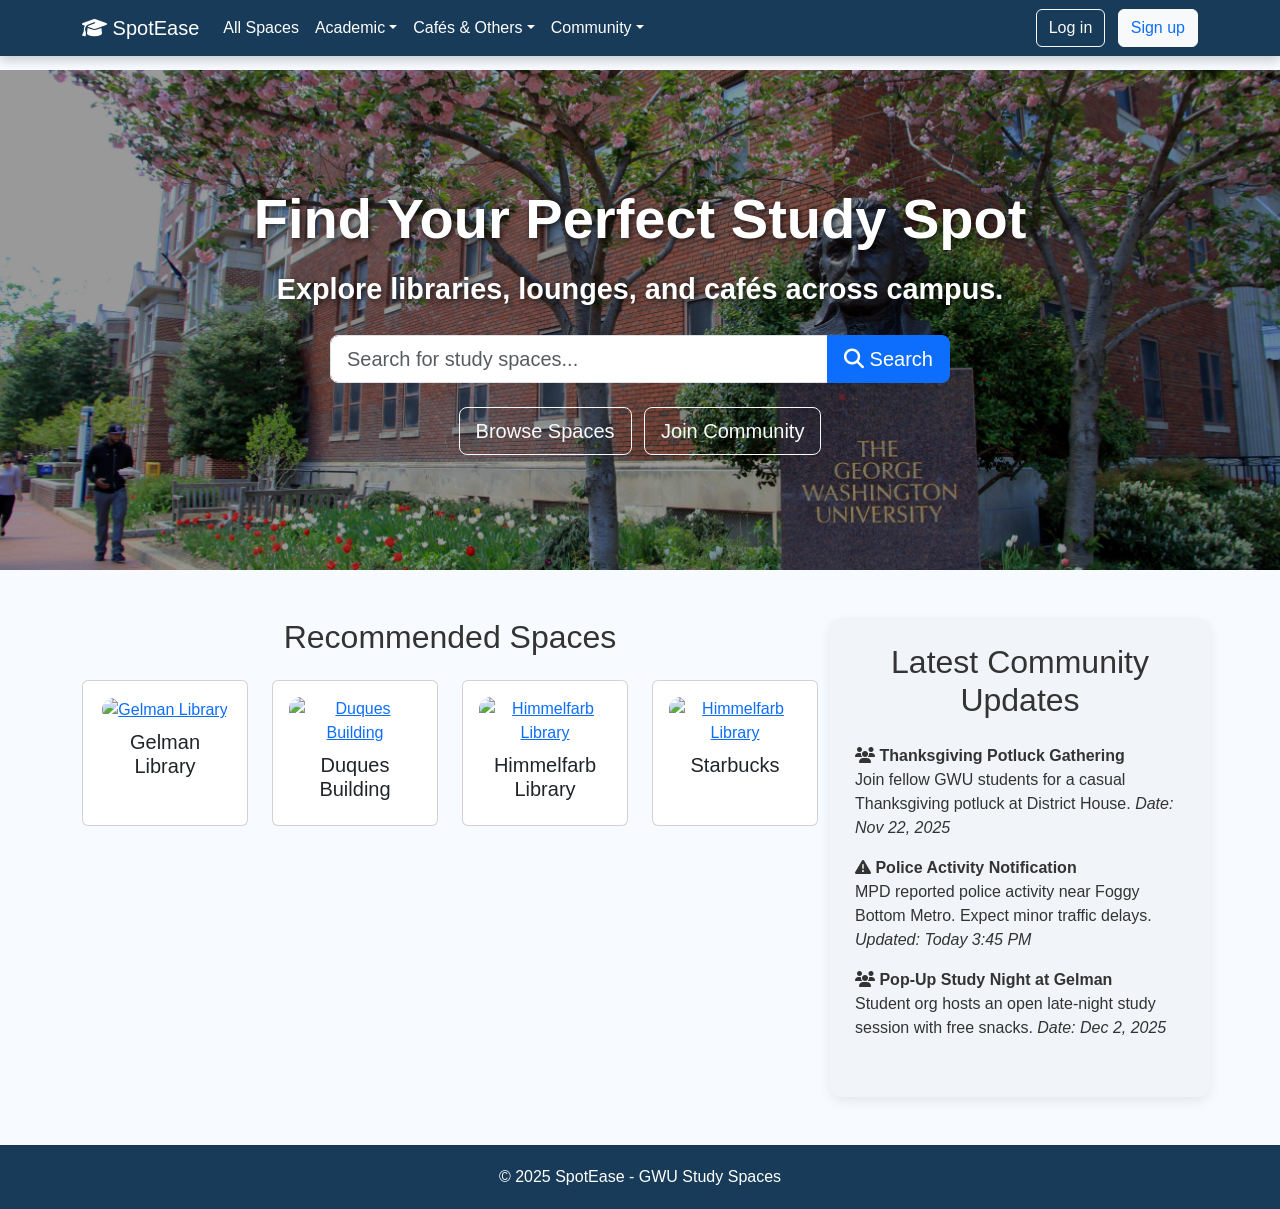
==== index.html @ 9c631bb1 "Complete site with images and backend integration" ====
<!DOCTYPE html>
<html lang="en">
<head>
    <meta charset="UTF-8">
    <meta name="viewport" content="width=device-width, initial-scale=1.0">
    <title>SpotEase - GWU Study Spaces</title>
    <link href="https://cdn.jsdelivr.net/npm/bootstrap@5.3.0/dist/css/bootstrap.min.css" rel="stylesheet">
    <link rel="stylesheet" href="style.css">
    <link rel="stylesheet" href="https://cdnjs.cloudflare.com/ajax/libs/font-awesome/6.4.0/css/all.min.css">
</head>
<body>
    <!-- Navigation with Logo -->
<nav class="navbar navbar-expand-lg navbar-dark bg-primary">
    <div class="container">
        <a class="navbar-brand" href="index.html">
            <i class="fas fa-graduation-cap"></i> SpotEase
        </a>
        <button class="navbar-toggler" type="button" data-bs-toggle="collapse" data-bs-target="#navbarNav">
            <span class="navbar-toggler-icon"></span>
        </button>

        <div class="collapse navbar-collapse" id="navbarNav">
            <ul class="navbar-nav">
                <li class="nav-item"><a class="nav-link" href="browse.html">All Spaces</a></li>

                <li class="nav-item dropdown">
                    <a class="nav-link dropdown-toggle" href="#" id="academicDropdown" data-bs-toggle="dropdown">Academic</a>
                    <ul class="dropdown-menu">
                        <li><a class="dropdown-item" href="gelman.html">Gelman Library</a></li>
                        <li><a class="dropdown-item" href="himmelfarb.html">Himmelfarb Library</a></li>
                        <li><a class="dropdown-item" href="duques.html">Duquès Building</a></li>
                    </ul>
                </li>

                <li class="nav-item dropdown">
                    <a class="nav-link dropdown-toggle" href="#" id="cafeDropdown" data-bs-toggle="dropdown">Cafés & Others</a>
                    <ul class="dropdown-menu">
                        <li><a class="dropdown-item" href="starbucks.html">Starbucks</a></li>
                    </ul>
                </li>

                <li class="nav-item dropdown">
                    <a class="nav-link dropdown-toggle" href="#" id="communityDropdown" data-bs-toggle="dropdown">Community</a>
                    <ul class="dropdown-menu">
                        <li><a class="dropdown-item" href="announcement.html">Announcement</a></li>
                        <li><a class="dropdown-item" href="board.html">Message Board</a></li>
                    </ul>
                
            </ul>

            <ul class="navbar-nav ms-auto" id="authArea">
                <li class="nav-item" id="guestButtons">
                    <a class="btn btn-outline-light me-2" href="login.html">Log in</a>
                    <a class="btn btn-light text-primary" href="signup.html">Sign up</a>
                </li>

                <li class="nav-item d-none" id="userGreeting">
                    <span class="text-white fw-bold me-3">Hi, <span id="navbarUsername"></span>!</span>
                    <button class="btn btn-light btn-sm" id="logoutBtn">Log out</button>
                </li>
            </ul>


        </div>
    </div>
</nav>

    <!-- Hero Section -->
    <header class="hero-section d-flex flex-column justify-content-center align-items-center text-center">
        
        <h1 class="display-4 mb-3">Find Your Perfect Study Spot</h1>
        <p class="hero-subtext mb-4">Explore libraries, lounges, and cafés across campus.</p>
        <div class="input-group w-50">
            <input type="text" class="form-control form-control-lg" placeholder="Search for study spaces...">
            <button class="btn btn-primary btn-lg" type="button"><i class="fas fa-search"></i> Search</button>
        </div>
        <div class="mt-4">
            <a href="browse.html" class="btn btn-outline-light btn-lg me-2">Browse Spaces</a>
            <a href="#" id="joinCommunityBtn" class="btn btn-outline-light btn-lg shadow-sm">
                Join Community
            </a>
        </div>
    </header>

    <!-- Main Content -->
    <div class="container my-5">
        <div class="row">
            <!-- Recommended Spaces -->
            <div class="col-md-8">
                <section id="spaces" class="recommended-section">
                    <h2 class="text-center mb-4">Recommended Spaces</h2>
                    <div class="row g-4">
                        <div class="col-md-6 col-lg-3">
                            <div class="card h-100 text-center p-3">
                            <a href="Gelman.html">
                                <img src="images/gelman.jpg" class="card-img-top img-fluid" alt="Gelman Library">
                            </a>
                                <h5 class="card-title mt-2">Gelman Library</h5>
                            </div>
                        </div>
                        <div class="col-md-6 col-lg-3">
                            <div class="card h-100 text-center p-3">
                            <a href="Duques.html">
                                <img src="images/duques.jpg" class="card-img-top img-fluid" alt="Duques Building">
                            </a>
                                <h5 class="card-title mt-2">Duques Building</h5>
                            </div>
                        </div>
                        <div class="col-md-6 col-lg-3">
                            <div class="card h-100 text-center p-3">
                            <a href="Himmelfarb.html">
                                <img src="images/himmelfarb.jpg" class="card-img-top img-fluid" alt="Himmelfarb Library">
                            </a>
                                <h5 class="card-title mt-2">Himmelfarb Library</h5>
                            </div>
                        </div>
                        <div class="col-md-6 col-lg-3">
                            <div class="card h-100 text-center p-3">
                            <a href="Starbucks.html">
                                <img src="images/starbucks.jpg" class="card-img-top img-fluid" alt="Himmelfarb Library">
                            </a>
                                <h5 class="card-title mt-2">Starbucks</h5>
                            </div>
                        </div>
                        
                    </div>
                </section>
            </div>

            <!-- Community Updates -->
            <aside id="community" class="col-md-4 community-aside d-flex flex-column">
                <h2 class="text-center mb-4">Latest Community Updates</h2>
                <ul class="list-unstyled flex-grow-1">
                    <li class="mb-3">
                        <strong><i class="fa-solid fa-users"></i> Thanksgiving Potluck Gathering</strong><br>
                        Join fellow GWU students for a casual Thanksgiving potluck at District House.
                        <em>Date: Nov 22, 2025</em>
                    </li>
                    <li class="mb-3">
                        <strong><i class="fa-solid fa-triangle-exclamation"></i> Police Activity Notification</strong><br>
                        MPD reported police activity near Foggy Bottom Metro. Expect minor traffic delays.
                        <em>Updated: Today 3:45 PM</em>
                    </li>
                    <li class="mb-3">
                        <strong><i class="fa-solid fa-users"></i> Pop-Up Study Night at Gelman</strong><br>
                        Student org hosts an open late-night study session with free snacks.
                        <em>Date: Dec 2, 2025</em>
                    </li>
                </ul>
            </aside>
        </div>
    </div>

    <!-- Footer -->
    <footer>
        © 2025 SpotEase - GWU Study Spaces
    </footer>



    <script src="https://cdn.jsdelivr.net/npm/bootstrap@5.3.0/dist/js/bootstrap.bundle.min.js"></script>
    <script src="js/userStatus.js"></script>
    <script>
    document.addEventListener("DOMContentLoaded", function () {
        const loggedInUser = localStorage.getItem("spotEaseLoggedInUser");

        const guestButtons = document.getElementById("guestButtons");
        const userGreeting = document.getElementById("userGreeting");
        const navbarUsername = document.getElementById("navbarUsername");
        const logoutBtn = document.getElementById("logoutBtn");

        if (loggedInUser) {
            navbarUsername.textContent = loggedInUser;
            guestButtons.classList.add("d-none"); 
            userGreeting.classList.remove("d-none"); 
        }

        logoutBtn.addEventListener("click", () => {
            localStorage.removeItem("spotEaseLoggedInUser");
            window.location.reload();
        });
    });
    </script>
    <script src="js/join-control.js"></script>


</body>
</html>
---- style.css ----
body {
    font-family: 'Inter', 'Roboto', sans-serif;
    background-color: #f7fbff;
    color: #333;
    padding-top: 70px;
}

.navbar {
    background-color: #173B58 !important;
    position: fixed;
    top: 0;
    left: 0;
    width: 100%;
    z-index: 1000;
    box-shadow: 0 4px 10px rgba(0,0,0,0.2);
}

.navbar .nav-link,
.navbar-brand {
    color: #fff !important;
}

.hero-section {
    position: relative;
    min-height: 500px;
    color: #fff;
    padding: 60px 20px;
    overflow: hidden;
}

.hero-section::before,
.hero-section::after {
    content: "";
    position: absolute;
    top: 0;
    left: 0;
    width: 100%;
    height: 100%;
    background-size: cover;
    background-position: center;
    background-repeat: no-repeat;
    transition: opacity 15s ease-in-out;
}

.hero-section::before {
    background: linear-gradient(rgba(0, 0, 0, 0.4), rgba(0, 0, 0, 0.4)),
                url('images/USA-The_George_Washington_University.jpeg') center/cover no-repeat;
    opacity: 1;
    z-index: -2;
}

.hero-section::after {
    background: linear-gradient(rgba(0, 0, 0, 0.4), rgba(0, 0, 0, 0.4)),
                url('images/Professors_Gate_-_GWU.jpeg') center/cover no-repeat;
    opacity: 0;
    z-index: -1;
    animation: fadeCycle 15s infinite;
}

@keyframes fadeCycle {
    0% { opacity: 0; }
    40% { opacity: 1; }
    60% { opacity: 1; }
    100% { opacity: 0; }
}

.hero-section h1 {
    font-size: 3.5rem;
    font-weight: 800;
    text-shadow: 2px 2px 6px rgba(0, 0, 0, 0.7);
}

.hero-subtext {
    font-size: 1.8rem;
    font-weight: 600;
    text-shadow: 2px 2px 6px rgba(0, 0, 0, 0.7);
}

.card img {
    border-radius: 12px;
    transition: transform 0.4s ease, box-shadow 0.4s ease;
}

.card img:hover {
    transform: scale(1.05);
    box-shadow: 0 8px 20px rgba(0,0,0,0.2);
}

.community-aside {
    background-color: #f1f5f9;
    border-radius: 12px;
    padding: 25px;
    box-shadow: 0 4px 12px rgba(0,0,0,0.08);
    height: 100%;
}


footer {
    background-color: #173B58;
    color: white;
    padding: 20px;
    text-align: center;
}
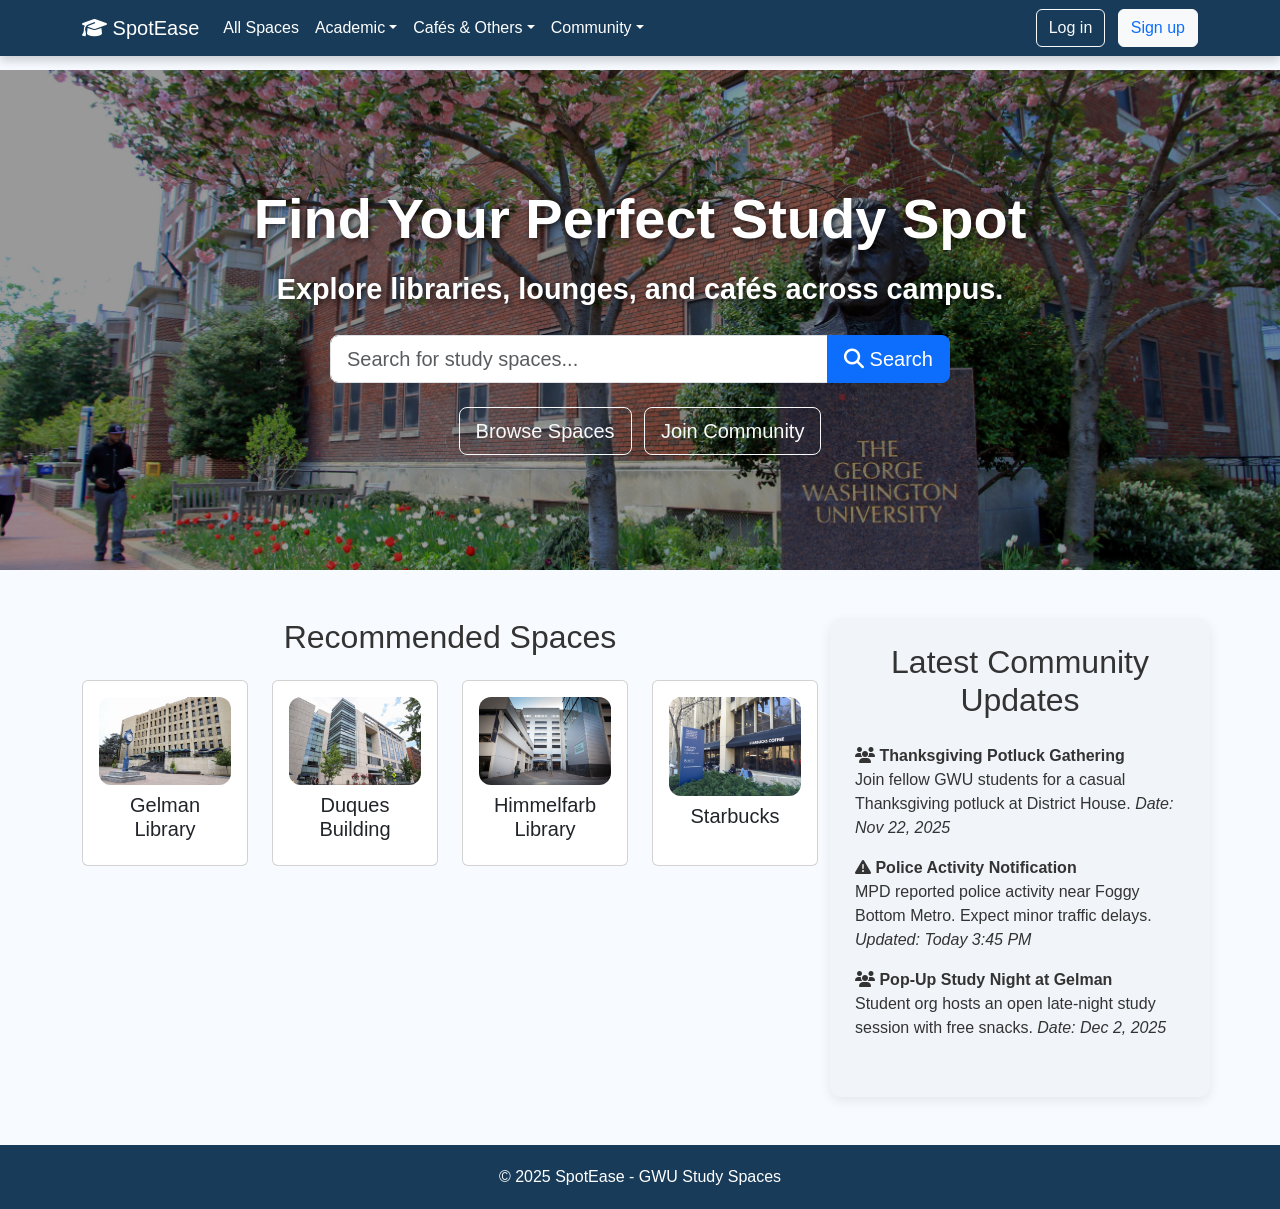
==== commit 28a07fd9: "Add files via upload" ====
--- a/index.html
+++ b/index.html
@@ -93,7 +93,7 @@
                         <div class="col-md-6 col-lg-3">
                             <div class="card h-100 text-center p-3">
                             <a href="Gelman.html">
-                                <img src="images/gelman.jpg" class="card-img-top img-fluid" alt="Gelman Library">
+                                <img src="images/Gelman.jpg" class="card-img-top img-fluid" alt="Gelman Library">
                             </a>
                                 <h5 class="card-title mt-2">Gelman Library</h5>
                             </div>
@@ -101,7 +101,7 @@
                         <div class="col-md-6 col-lg-3">
                             <div class="card h-100 text-center p-3">
                             <a href="Duques.html">
-                                <img src="images/duques.jpg" class="card-img-top img-fluid" alt="Duques Building">
+                                <img src="images/Duques.jpg" class="card-img-top img-fluid" alt="Duques Building">
                             </a>
                                 <h5 class="card-title mt-2">Duques Building</h5>
                             </div>
@@ -109,7 +109,7 @@
                         <div class="col-md-6 col-lg-3">
                             <div class="card h-100 text-center p-3">
                             <a href="Himmelfarb.html">
-                                <img src="images/himmelfarb.jpg" class="card-img-top img-fluid" alt="Himmelfarb Library">
+                                <img src="images/Himmelfarb.jpg" class="card-img-top img-fluid" alt="Himmelfarb Library">
                             </a>
                                 <h5 class="card-title mt-2">Himmelfarb Library</h5>
                             </div>
@@ -117,7 +117,7 @@
                         <div class="col-md-6 col-lg-3">
                             <div class="card h-100 text-center p-3">
                             <a href="Starbucks.html">
-                                <img src="images/starbucks.jpg" class="card-img-top img-fluid" alt="Himmelfarb Library">
+                                <img src="images/Starbucks.jpg" class="card-img-top img-fluid" alt="Himmelfarb Library">
                             </a>
                                 <h5 class="card-title mt-2">Starbucks</h5>
                             </div>
